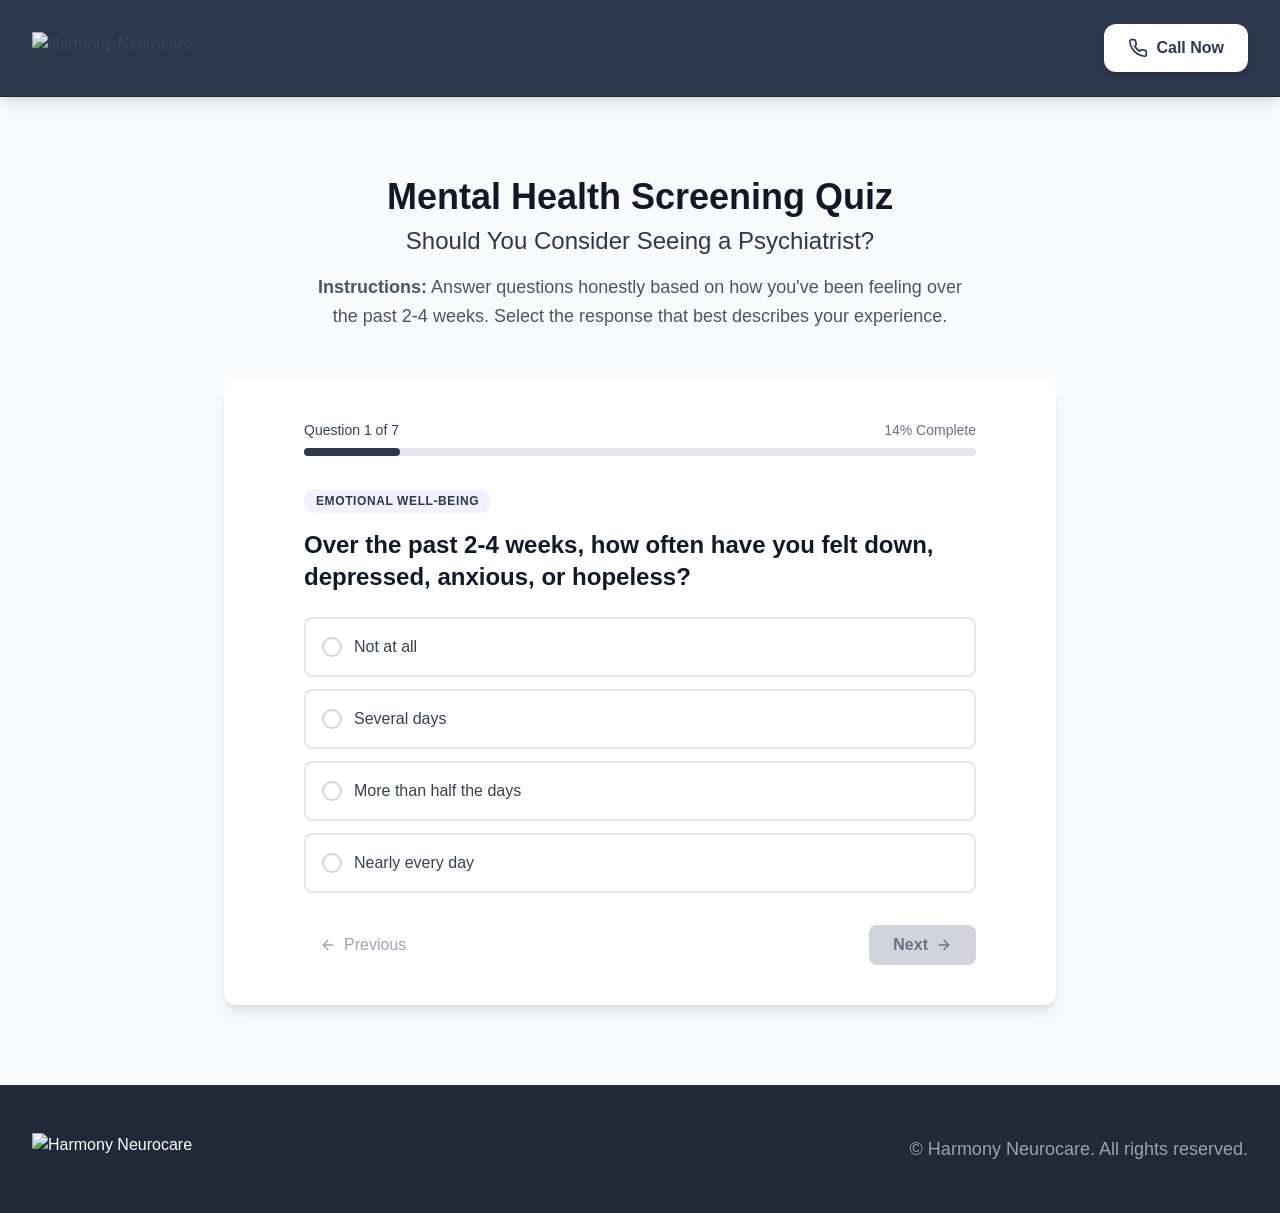
==== depression-quiz/index.html @ 4349b6c3 "depression-quiz" ====
<!doctype html>
<html lang="en">

<head>
  <meta charset="UTF-8" />
  <meta name="viewport" content="width=device-width, initial-scale=1.0" />
  <meta name="description"
    content="Professional depression screening quiz and mental health assessment tool by Harmony Neurocare." />
  <meta name="keywords"
    content="depression screening, mental health, TMS therapy, psychological assessment, mental wellness" />
  <meta name="author" content="Harmony Neurocare" />
  <meta name="robots" content="index, follow" />
  <meta name="language" content="English" />
  <meta name="revisit-after" content="7 days" />

  <!-- Favicon -->
  <link rel="icon" type="image/svg+xml" href="../harmony-light.png" />

  <!-- Preconnect -->
  <link rel="preconnect" href="https://fonts.googleapis.com" />
  <link rel="preconnect" href="https://fonts.gstatic.com" crossorigin />
  <link href="https://fonts.googleapis.com/css2?family=Inter:wght@400;500;600;700&display=swap" rel="stylesheet" />

  <title>Depression Screening Quiz - Harmony Neurocare</title>

  <!-- JSON-LD -->

  <script type="module" crossorigin src="/depression-quiz/assets/index-DgwoVYkB.js"></script>
  <link rel="stylesheet" crossorigin href="/depression-quiz/assets/index-DChYfBQ_.css">

  <!-- Google Tag Manager -->
  <script>(function (w, d, s, l, i) {
      w[l] = w[l] || []; w[l].push({
        'gtm.start':
          new Date().getTime(), event: 'gtm.js'
      }); var f = d.getElementsByTagName(s)[0],
        j = d.createElement(s), dl = l != 'dataLayer' ? '&l=' + l : ''; j.async = true; j.src =
          'https://www.googletagmanager.com/gtm.js?id=' + i + dl; f.parentNode.insertBefore(j, f);
    })(window, document, 'script', 'dataLayer', 'GTM-KN65M555');</script>
  <!-- End Google Tag Manager -->

</head>

<body>
  <!-- Google Tag Manager (noscript) -->
  <noscript><iframe src="https://www.googletagmanager.com/ns.html?id=GTM-KN65M555" height="0" width="0"
      style="display:none;visibility:hidden"></iframe></noscript>
  <!-- End Google Tag Manager (noscript) -->
  <div id="root"></div>
</body>

</html>
---- depression-quiz/assets/index-DChYfBQ_.css ----
.app-container{min-height:100vh;background-color:#f9fafb}html{scroll-behavior:smooth}button:focus,input:focus,textarea:focus{outline:2px solid #0d9488;outline-offset:2px}body{font-family:-apple-system,BlinkMacSystemFont,Segoe UI,Roboto,Helvetica Neue,Arial,sans-serif;line-height:1.6;color:#374151}.btn-primary{background-color:#0f766e;transition:all .2s ease-in-out}.btn-primary:hover{background-color:#134e4a;transform:translateY(-1px);box-shadow:0 4px 12px #0f766e4d}.btn-secondary{border:2px solid #0f766e;color:#0f766e;transition:all .2s ease-in-out}.btn-secondary:hover{background-color:#f0fdfa;transform:translateY(-1px)}.card-shadow{box-shadow:0 4px 6px -1px #0000001a,0 2px 4px -1px #0000000f}.card-shadow:hover{box-shadow:0 10px 15px -3px #0000001a,0 4px 6px -2px #0000000d}*,:before,:after{--tw-border-spacing-x: 0;--tw-border-spacing-y: 0;--tw-translate-x: 0;--tw-translate-y: 0;--tw-rotate: 0;--tw-skew-x: 0;--tw-skew-y: 0;--tw-scale-x: 1;--tw-scale-y: 1;--tw-pan-x: ;--tw-pan-y: ;--tw-pinch-zoom: ;--tw-scroll-snap-strictness: proximity;--tw-gradient-from-position: ;--tw-gradient-via-position: ;--tw-gradient-to-position: ;--tw-ordinal: ;--tw-slashed-zero: ;--tw-numeric-figure: ;--tw-numeric-spacing: ;--tw-numeric-fraction: ;--tw-ring-inset: ;--tw-ring-offset-width: 0px;--tw-ring-offset-color: #fff;--tw-ring-color: rgb(59 130 246 / .5);--tw-ring-offset-shadow: 0 0 #0000;--tw-ring-shadow: 0 0 #0000;--tw-shadow: 0 0 #0000;--tw-shadow-colored: 0 0 #0000;--tw-blur: ;--tw-brightness: ;--tw-contrast: ;--tw-grayscale: ;--tw-hue-rotate: ;--tw-invert: ;--tw-saturate: ;--tw-sepia: ;--tw-drop-shadow: ;--tw-backdrop-blur: ;--tw-backdrop-brightness: ;--tw-backdrop-contrast: ;--tw-backdrop-grayscale: ;--tw-backdrop-hue-rotate: ;--tw-backdrop-invert: ;--tw-backdrop-opacity: ;--tw-backdrop-saturate: ;--tw-backdrop-sepia: ;--tw-contain-size: ;--tw-contain-layout: ;--tw-contain-paint: ;--tw-contain-style: }::backdrop{--tw-border-spacing-x: 0;--tw-border-spacing-y: 0;--tw-translate-x: 0;--tw-translate-y: 0;--tw-rotate: 0;--tw-skew-x: 0;--tw-skew-y: 0;--tw-scale-x: 1;--tw-scale-y: 1;--tw-pan-x: ;--tw-pan-y: ;--tw-pinch-zoom: ;--tw-scroll-snap-strictness: proximity;--tw-gradient-from-position: ;--tw-gradient-via-position: ;--tw-gradient-to-position: ;--tw-ordinal: ;--tw-slashed-zero: ;--tw-numeric-figure: ;--tw-numeric-spacing: ;--tw-numeric-fraction: ;--tw-ring-inset: ;--tw-ring-offset-width: 0px;--tw-ring-offset-color: #fff;--tw-ring-color: rgb(59 130 246 / .5);--tw-ring-offset-shadow: 0 0 #0000;--tw-ring-shadow: 0 0 #0000;--tw-shadow: 0 0 #0000;--tw-shadow-colored: 0 0 #0000;--tw-blur: ;--tw-brightness: ;--tw-contrast: ;--tw-grayscale: ;--tw-hue-rotate: ;--tw-invert: ;--tw-saturate: ;--tw-sepia: ;--tw-drop-shadow: ;--tw-backdrop-blur: ;--tw-backdrop-brightness: ;--tw-backdrop-contrast: ;--tw-backdrop-grayscale: ;--tw-backdrop-hue-rotate: ;--tw-backdrop-invert: ;--tw-backdrop-opacity: ;--tw-backdrop-saturate: ;--tw-backdrop-sepia: ;--tw-contain-size: ;--tw-contain-layout: ;--tw-contain-paint: ;--tw-contain-style: }*,:before,:after{box-sizing:border-box;border-width:0;border-style:solid;border-color:#e5e7eb}:before,:after{--tw-content: ""}html,:host{line-height:1.5;-webkit-text-size-adjust:100%;-moz-tab-size:4;-o-tab-size:4;tab-size:4;font-family:-apple-system,BlinkMacSystemFont,Segoe UI,Roboto,Helvetica Neue,Arial,sans-serif;font-feature-settings:normal;font-variation-settings:normal;-webkit-tap-highlight-color:transparent}body{margin:0;line-height:inherit}hr{height:0;color:inherit;border-top-width:1px}abbr:where([title]){-webkit-text-decoration:underline dotted;text-decoration:underline dotted}h1,h2,h3,h4,h5,h6{font-size:inherit;font-weight:inherit}a{color:inherit;text-decoration:inherit}b,strong{font-weight:bolder}code,kbd,samp,pre{font-family:ui-monospace,SFMono-Regular,Menlo,Monaco,Consolas,Liberation Mono,Courier New,monospace;font-feature-settings:normal;font-variation-settings:normal;font-size:1em}small{font-size:80%}sub,sup{font-size:75%;line-height:0;position:relative;vertical-align:baseline}sub{bottom:-.25em}sup{top:-.5em}table{text-indent:0;border-color:inherit;border-collapse:collapse}button,input,optgroup,select,textarea{font-family:inherit;font-feature-settings:inherit;font-variation-settings:inherit;font-size:100%;font-weight:inherit;line-height:inherit;letter-spacing:inherit;color:inherit;margin:0;padding:0}button,select{text-transform:none}button,input:where([type=button]),input:where([type=reset]),input:where([type=submit]){-webkit-appearance:button;background-color:transparent;background-image:none}:-moz-focusring{outline:auto}:-moz-ui-invalid{box-shadow:none}progress{vertical-align:baseline}::-webkit-inner-spin-button,::-webkit-outer-spin-button{height:auto}[type=search]{-webkit-appearance:textfield;outline-offset:-2px}::-webkit-search-decoration{-webkit-appearance:none}::-webkit-file-upload-button{-webkit-appearance:button;font:inherit}summary{display:list-item}blockquote,dl,dd,h1,h2,h3,h4,h5,h6,hr,figure,p,pre{margin:0}fieldset{margin:0;padding:0}legend{padding:0}ol,ul,menu{list-style:none;margin:0;padding:0}dialog{padding:0}textarea{resize:vertical}input::-moz-placeholder,textarea::-moz-placeholder{opacity:1;color:#9ca3af}input::placeholder,textarea::placeholder{opacity:1;color:#9ca3af}button,[role=button]{cursor:pointer}:disabled{cursor:default}img,svg,video,canvas,audio,iframe,embed,object{display:block;vertical-align:middle}img,video{max-width:100%;height:auto}[hidden]:where(:not([hidden=until-found])){display:none}.relative{position:relative}.sticky{position:sticky}.top-0{top:0}.z-50{z-index:50}.mx-auto{margin-left:auto;margin-right:auto}.mb-1{margin-bottom:.25rem}.mb-2{margin-bottom:.5rem}.mb-3{margin-bottom:.75rem}.mb-4{margin-bottom:1rem}.mb-6{margin-bottom:1.5rem}.mb-8{margin-bottom:2rem}.ml-1{margin-left:.25rem}.ml-2{margin-left:.5rem}.ml-3{margin-left:.75rem}.ml-6{margin-left:1.5rem}.mr-1{margin-right:.25rem}.mr-2{margin-right:.5rem}.mr-3{margin-right:.75rem}.mt-1{margin-top:.25rem}.mt-2{margin-top:.5rem}.mt-3{margin-top:.75rem}.block{display:block}.inline-block{display:inline-block}.inline{display:inline}.flex{display:flex}.inline-flex{display:inline-flex}.grid{display:grid}.hidden{display:none}.h-16{height:4rem}.h-2{height:.5rem}.h-3{height:.75rem}.h-32{height:8rem}.h-4{height:1rem}.h-5{height:1.25rem}.h-6{height:1.5rem}.h-8{height:2rem}.max-h-20{max-height:5rem}.min-h-screen{min-height:100vh}.w-16{width:4rem}.w-3{width:.75rem}.w-32{width:8rem}.w-4{width:1rem}.w-5{width:1.25rem}.w-6{width:1.5rem}.w-fit{width:-moz-fit-content;width:fit-content}.w-full{width:100%}.max-w-2xl{max-width:42rem}.max-w-3xl{max-width:48rem}.max-w-4xl{max-width:56rem}.max-w-7xl{max-width:80rem}.max-w-md{max-width:28rem}.flex-shrink-0{flex-shrink:0}.transform{transform:translate(var(--tw-translate-x),var(--tw-translate-y)) rotate(var(--tw-rotate)) skew(var(--tw-skew-x)) skewY(var(--tw-skew-y)) scaleX(var(--tw-scale-x)) scaleY(var(--tw-scale-y))}.cursor-not-allowed{cursor:not-allowed}.cursor-pointer{cursor:pointer}.select-none{-webkit-user-select:none;-moz-user-select:none;user-select:none}.resize-none{resize:none}.grid-cols-1{grid-template-columns:repeat(1,minmax(0,1fr))}.flex-col{flex-direction:column}.place-items-center{place-items:center}.items-start{align-items:flex-start}.items-center{align-items:center}.justify-center{justify-content:center}.justify-between{justify-content:space-between}.gap-4{gap:1rem}.gap-8{gap:2rem}.space-x-2>:not([hidden])~:not([hidden]){--tw-space-x-reverse: 0;margin-right:calc(.5rem * var(--tw-space-x-reverse));margin-left:calc(.5rem * calc(1 - var(--tw-space-x-reverse)))}.space-y-3>:not([hidden])~:not([hidden]){--tw-space-y-reverse: 0;margin-top:calc(.75rem * calc(1 - var(--tw-space-y-reverse)));margin-bottom:calc(.75rem * var(--tw-space-y-reverse))}.space-y-4>:not([hidden])~:not([hidden]){--tw-space-y-reverse: 0;margin-top:calc(1rem * calc(1 - var(--tw-space-y-reverse)));margin-bottom:calc(1rem * var(--tw-space-y-reverse))}.space-y-5>:not([hidden])~:not([hidden]){--tw-space-y-reverse: 0;margin-top:calc(1.25rem * calc(1 - var(--tw-space-y-reverse)));margin-bottom:calc(1.25rem * var(--tw-space-y-reverse))}.overflow-hidden{overflow:hidden}.rounded{border-radius:.25rem}.rounded-2xl{border-radius:1rem}.rounded-full{border-radius:9999px}.rounded-lg{border-radius:.5rem}.rounded-xl{border-radius:.75rem}.border{border-width:1px}.border-2{border-width:2px}.border-4{border-width:4px}.border-b{border-bottom-width:1px}.border-\[\#1f2937\]{--tw-border-opacity: 1;border-color:rgb(31 41 55 / var(--tw-border-opacity, 1))}.border-\[\#2D384C\]{--tw-border-opacity: 1;border-color:rgb(45 56 76 / var(--tw-border-opacity, 1))}.border-\[\#BCA0FF\]{--tw-border-opacity: 1;border-color:rgb(188 160 255 / var(--tw-border-opacity, 1))}.border-\[\#a7f3d0\]{--tw-border-opacity: 1;border-color:rgb(167 243 208 / var(--tw-border-opacity, 1))}.border-gray-100{--tw-border-opacity: 1;border-color:rgb(243 244 246 / var(--tw-border-opacity, 1))}.border-gray-200{--tw-border-opacity: 1;border-color:rgb(229 231 235 / var(--tw-border-opacity, 1))}.border-gray-300{--tw-border-opacity: 1;border-color:rgb(209 213 219 / var(--tw-border-opacity, 1))}.border-green-200{--tw-border-opacity: 1;border-color:rgb(187 247 208 / var(--tw-border-opacity, 1))}.border-orange-200{--tw-border-opacity: 1;border-color:rgb(254 215 170 / var(--tw-border-opacity, 1))}.border-red-200{--tw-border-opacity: 1;border-color:rgb(254 202 202 / var(--tw-border-opacity, 1))}.border-white{--tw-border-opacity: 1;border-color:rgb(255 255 255 / var(--tw-border-opacity, 1))}.border-yellow-200{--tw-border-opacity: 1;border-color:rgb(254 240 138 / var(--tw-border-opacity, 1))}.bg-\[\#2D384C\]{--tw-bg-opacity: 1;background-color:rgb(45 56 76 / var(--tw-bg-opacity, 1))}.bg-\[\#ecfdf5\]{--tw-bg-opacity: 1;background-color:rgb(236 253 245 / var(--tw-bg-opacity, 1))}.bg-\[\#f3f0ff\]{--tw-bg-opacity: 1;background-color:rgb(243 240 255 / var(--tw-bg-opacity, 1))}.bg-gray-200{--tw-bg-opacity: 1;background-color:rgb(229 231 235 / var(--tw-bg-opacity, 1))}.bg-gray-300{--tw-bg-opacity: 1;background-color:rgb(209 213 219 / var(--tw-bg-opacity, 1))}.bg-gray-50{--tw-bg-opacity: 1;background-color:rgb(249 250 251 / var(--tw-bg-opacity, 1))}.bg-gray-800{--tw-bg-opacity: 1;background-color:rgb(31 41 55 / var(--tw-bg-opacity, 1))}.bg-green-50{--tw-bg-opacity: 1;background-color:rgb(240 253 244 / var(--tw-bg-opacity, 1))}.bg-orange-50{--tw-bg-opacity: 1;background-color:rgb(255 247 237 / var(--tw-bg-opacity, 1))}.bg-red-50{--tw-bg-opacity: 1;background-color:rgb(254 242 242 / var(--tw-bg-opacity, 1))}.bg-white{--tw-bg-opacity: 1;background-color:rgb(255 255 255 / var(--tw-bg-opacity, 1))}.bg-yellow-50{--tw-bg-opacity: 1;background-color:rgb(254 252 232 / var(--tw-bg-opacity, 1))}.bg-gradient-to-r{background-image:linear-gradient(to right,var(--tw-gradient-stops))}.from-blue-50{--tw-gradient-from: #eff6ff var(--tw-gradient-from-position);--tw-gradient-to: rgb(239 246 255 / 0) var(--tw-gradient-to-position);--tw-gradient-stops: var(--tw-gradient-from), var(--tw-gradient-to)}.to-blue-100{--tw-gradient-to: #dbeafe var(--tw-gradient-to-position)}.object-contain{-o-object-fit:contain;object-fit:contain}.object-cover{-o-object-fit:cover;object-fit:cover}.p-3{padding:.75rem}.p-4{padding:1rem}.p-6{padding:1.5rem}.p-8{padding:2rem}.px-3{padding-left:.75rem;padding-right:.75rem}.px-4{padding-left:1rem;padding-right:1rem}.px-6{padding-left:1.5rem;padding-right:1.5rem}.px-8{padding-left:2rem;padding-right:2rem}.py-1{padding-top:.25rem;padding-bottom:.25rem}.py-12{padding-top:3rem;padding-bottom:3rem}.py-2{padding-top:.5rem;padding-bottom:.5rem}.py-3{padding-top:.75rem;padding-bottom:.75rem}.py-4{padding-top:1rem;padding-bottom:1rem}.py-6{padding-top:1.5rem;padding-bottom:1.5rem}.py-8{padding-top:2rem;padding-bottom:2rem}.pt-2{padding-top:.5rem}.text-left{text-align:left}.text-center{text-align:center}.text-2xl{font-size:1.5rem;line-height:2rem}.text-3xl{font-size:1.875rem;line-height:2.25rem}.text-4xl{font-size:2.25rem;line-height:2.5rem}.text-base{font-size:1rem;line-height:1.5rem}.text-lg{font-size:1.125rem;line-height:1.75rem}.text-sm{font-size:.875rem;line-height:1.25rem}.text-xl{font-size:1.25rem;line-height:1.75rem}.text-xs{font-size:.75rem;line-height:1rem}.font-bold{font-weight:700}.font-medium{font-weight:500}.font-normal{font-weight:400}.font-semibold{font-weight:600}.uppercase{text-transform:uppercase}.leading-relaxed{line-height:1.625}.tracking-wide{letter-spacing:.025em}.tracking-wider{letter-spacing:.05em}.text-\[\#059669\]{--tw-text-opacity: 1;color:rgb(5 150 105 / var(--tw-text-opacity, 1))}.text-\[\#2D384C\]{--tw-text-opacity: 1;color:rgb(45 56 76 / var(--tw-text-opacity, 1))}.text-gray-400{--tw-text-opacity: 1;color:rgb(156 163 175 / var(--tw-text-opacity, 1))}.text-gray-500{--tw-text-opacity: 1;color:rgb(107 114 128 / var(--tw-text-opacity, 1))}.text-gray-600{--tw-text-opacity: 1;color:rgb(75 85 99 / var(--tw-text-opacity, 1))}.text-gray-700{--tw-text-opacity: 1;color:rgb(55 65 81 / var(--tw-text-opacity, 1))}.text-gray-800{--tw-text-opacity: 1;color:rgb(31 41 55 / var(--tw-text-opacity, 1))}.text-gray-900{--tw-text-opacity: 1;color:rgb(17 24 39 / var(--tw-text-opacity, 1))}.text-green-700{--tw-text-opacity: 1;color:rgb(21 128 61 / var(--tw-text-opacity, 1))}.text-orange-700{--tw-text-opacity: 1;color:rgb(194 65 12 / var(--tw-text-opacity, 1))}.text-red-500{--tw-text-opacity: 1;color:rgb(239 68 68 / var(--tw-text-opacity, 1))}.text-red-700{--tw-text-opacity: 1;color:rgb(185 28 28 / var(--tw-text-opacity, 1))}.text-white{--tw-text-opacity: 1;color:rgb(255 255 255 / var(--tw-text-opacity, 1))}.text-yellow-700{--tw-text-opacity: 1;color:rgb(161 98 7 / var(--tw-text-opacity, 1))}.shadow-lg{--tw-shadow: 0 10px 15px -3px rgb(0 0 0 / .1), 0 4px 6px -4px rgb(0 0 0 / .1);--tw-shadow-colored: 0 10px 15px -3px var(--tw-shadow-color), 0 4px 6px -4px var(--tw-shadow-color);box-shadow:var(--tw-ring-offset-shadow, 0 0 #0000),var(--tw-ring-shadow, 0 0 #0000),var(--tw-shadow)}.shadow-md{--tw-shadow: 0 4px 6px -1px rgb(0 0 0 / .1), 0 2px 4px -2px rgb(0 0 0 / .1);--tw-shadow-colored: 0 4px 6px -1px var(--tw-shadow-color), 0 2px 4px -2px var(--tw-shadow-color);box-shadow:var(--tw-ring-offset-shadow, 0 0 #0000),var(--tw-ring-shadow, 0 0 #0000),var(--tw-shadow)}.shadow-sm{--tw-shadow: 0 1px 2px 0 rgb(0 0 0 / .05);--tw-shadow-colored: 0 1px 2px 0 var(--tw-shadow-color);box-shadow:var(--tw-ring-offset-shadow, 0 0 #0000),var(--tw-ring-shadow, 0 0 #0000),var(--tw-shadow)}.transition-all{transition-property:all;transition-timing-function:cubic-bezier(.4,0,.2,1);transition-duration:.15s}.transition-colors{transition-property:color,background-color,border-color,text-decoration-color,fill,stroke;transition-timing-function:cubic-bezier(.4,0,.2,1);transition-duration:.15s}.transition-shadow{transition-property:box-shadow;transition-timing-function:cubic-bezier(.4,0,.2,1);transition-duration:.15s}.duration-200{transition-duration:.2s}.duration-300{transition-duration:.3s}.ease-out{transition-timing-function:cubic-bezier(0,0,.2,1)}*{margin:0;padding:0;box-sizing:border-box}body{font-family:-apple-system,BlinkMacSystemFont,Segoe UI,Roboto,Helvetica Neue,Arial,sans-serif;-webkit-font-smoothing:antialiased;-moz-osx-font-smoothing:grayscale}#root{width:100%;height:100%}.hover\:scale-105:hover{--tw-scale-x: 1.05;--tw-scale-y: 1.05;transform:translate(var(--tw-translate-x),var(--tw-translate-y)) rotate(var(--tw-rotate)) skew(var(--tw-skew-x)) skewY(var(--tw-skew-y)) scaleX(var(--tw-scale-x)) scaleY(var(--tw-scale-y))}.hover\:border-gray-300:hover{--tw-border-opacity: 1;border-color:rgb(209 213 219 / var(--tw-border-opacity, 1))}.hover\:bg-\[\#1f2937\]:hover{--tw-bg-opacity: 1;background-color:rgb(31 41 55 / var(--tw-bg-opacity, 1))}.hover\:bg-gray-100:hover{--tw-bg-opacity: 1;background-color:rgb(243 244 246 / var(--tw-bg-opacity, 1))}.hover\:bg-gray-50:hover{--tw-bg-opacity: 1;background-color:rgb(249 250 251 / var(--tw-bg-opacity, 1))}.hover\:shadow-lg:hover{--tw-shadow: 0 10px 15px -3px rgb(0 0 0 / .1), 0 4px 6px -4px rgb(0 0 0 / .1);--tw-shadow-colored: 0 10px 15px -3px var(--tw-shadow-color), 0 4px 6px -4px var(--tw-shadow-color);box-shadow:var(--tw-ring-offset-shadow, 0 0 #0000),var(--tw-ring-shadow, 0 0 #0000),var(--tw-shadow)}.hover\:shadow-xl:hover{--tw-shadow: 0 20px 25px -5px rgb(0 0 0 / .1), 0 8px 10px -6px rgb(0 0 0 / .1);--tw-shadow-colored: 0 20px 25px -5px var(--tw-shadow-color), 0 8px 10px -6px var(--tw-shadow-color);box-shadow:var(--tw-ring-offset-shadow, 0 0 #0000),var(--tw-ring-shadow, 0 0 #0000),var(--tw-shadow)}.focus\:border-\[\#2D384C\]:focus{--tw-border-opacity: 1;border-color:rgb(45 56 76 / var(--tw-border-opacity, 1))}.focus\:border-teal-500:focus{--tw-border-opacity: 1;border-color:rgb(20 184 166 / var(--tw-border-opacity, 1))}.focus\:ring-2:focus{--tw-ring-offset-shadow: var(--tw-ring-inset) 0 0 0 var(--tw-ring-offset-width) var(--tw-ring-offset-color);--tw-ring-shadow: var(--tw-ring-inset) 0 0 0 calc(2px + var(--tw-ring-offset-width)) var(--tw-ring-color);box-shadow:var(--tw-ring-offset-shadow),var(--tw-ring-shadow),var(--tw-shadow, 0 0 #0000)}.focus\:ring-\[\#BCA0FF\]:focus{--tw-ring-opacity: 1;--tw-ring-color: rgb(188 160 255 / var(--tw-ring-opacity, 1))}.focus\:ring-teal-500:focus{--tw-ring-opacity: 1;--tw-ring-color: rgb(20 184 166 / var(--tw-ring-opacity, 1))}.active\:scale-95:active{--tw-scale-x: .95;--tw-scale-y: .95;transform:translate(var(--tw-translate-x),var(--tw-translate-y)) rotate(var(--tw-rotate)) skew(var(--tw-skew-x)) skewY(var(--tw-skew-y)) scaleX(var(--tw-scale-x)) scaleY(var(--tw-scale-y))}@media (min-width: 640px){.sm\:col-span-2{grid-column:span 2 / span 2}.sm\:mb-12{margin-bottom:3rem}.sm\:inline{display:inline}.sm\:hidden{display:none}.sm\:grid-cols-2{grid-template-columns:repeat(2,minmax(0,1fr))}.sm\:space-x-3>:not([hidden])~:not([hidden]){--tw-space-x-reverse: 0;margin-right:calc(.75rem * var(--tw-space-x-reverse));margin-left:calc(.75rem * calc(1 - var(--tw-space-x-reverse)))}.sm\:p-8{padding:2rem}.sm\:px-6{padding-left:1.5rem;padding-right:1.5rem}.sm\:py-16{padding-top:4rem;padding-bottom:4rem}.sm\:text-2xl{font-size:1.5rem;line-height:2rem}.sm\:text-3xl{font-size:1.875rem;line-height:2.25rem}.sm\:text-4xl{font-size:2.25rem;line-height:2.5rem}.sm\:text-base{font-size:1rem;line-height:1.5rem}}@media (min-width: 768px){.md\:h-16{height:4rem}.md\:h-20{height:5rem}.md\:h-5{height:1.25rem}.md\:w-5{width:1.25rem}.md\:px-5{padding-left:1.25rem;padding-right:1.25rem}.md\:py-2\.5{padding-top:.625rem;padding-bottom:.625rem}}@media (min-width: 1024px){.lg\:h-24{height:6rem}.lg\:h-8{height:2rem}.lg\:grid-cols-3{grid-template-columns:repeat(3,minmax(0,1fr))}.lg\:flex-row{flex-direction:row}.lg\:gap-16{gap:4rem}.lg\:p-10{padding:2.5rem}.lg\:px-6{padding-left:1.5rem;padding-right:1.5rem}.lg\:px-8{padding-left:2rem;padding-right:2rem}.lg\:py-20{padding-top:5rem;padding-bottom:5rem}.lg\:py-3{padding-top:.75rem;padding-bottom:.75rem}.lg\:text-right{text-align:right}}
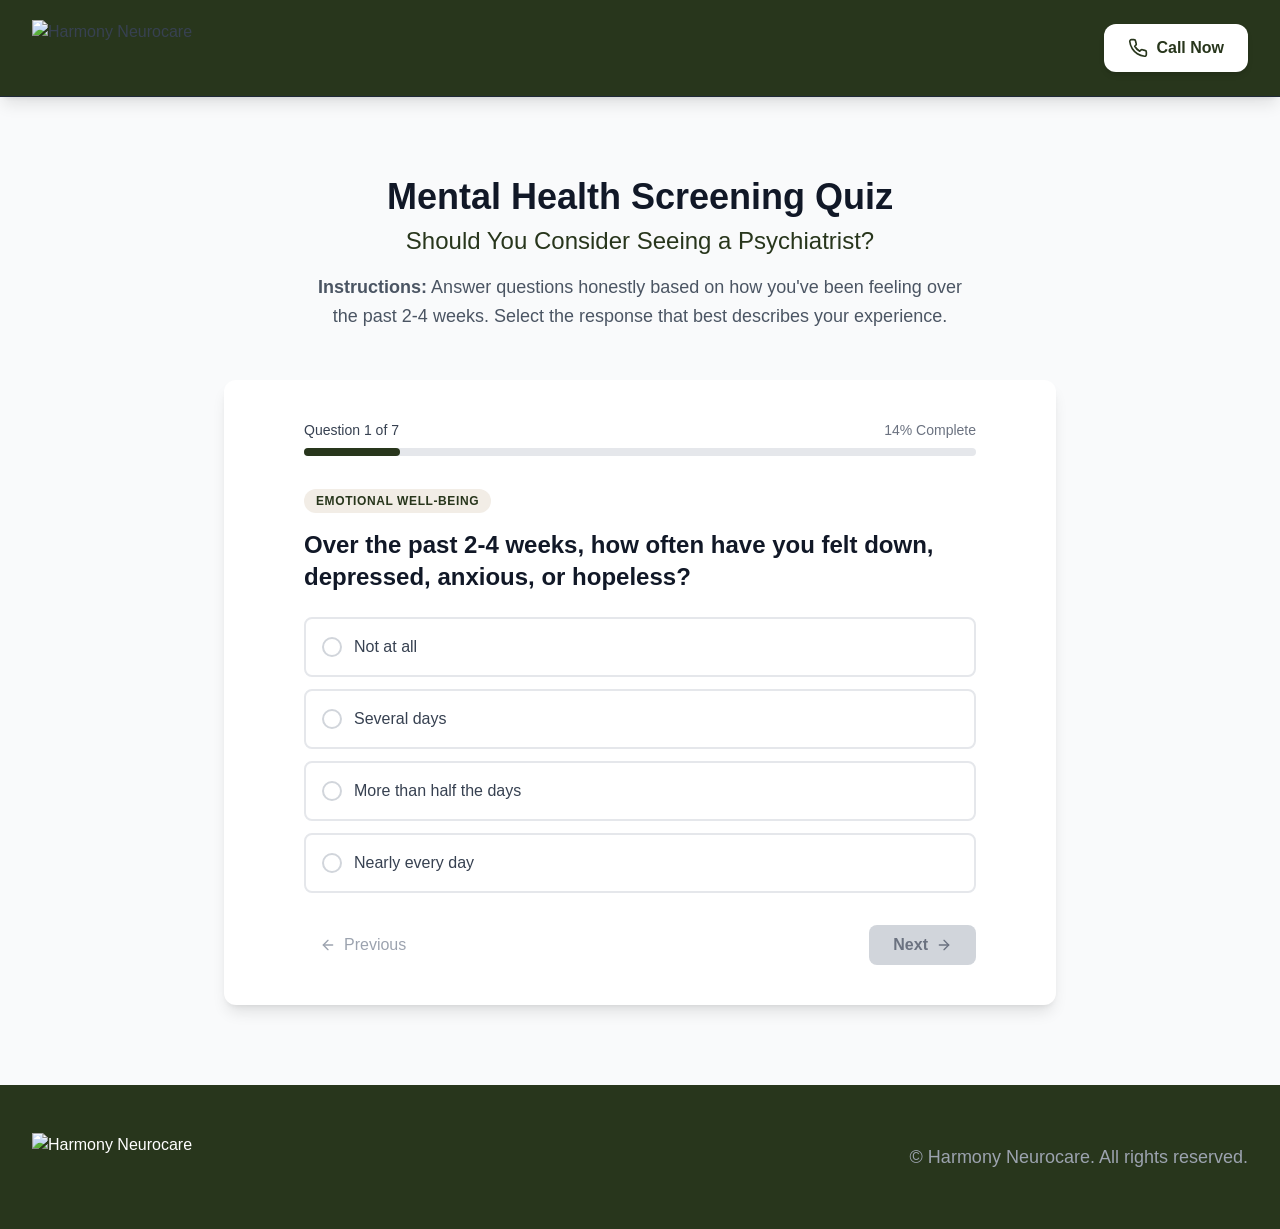
==== commit 94608cb6: "changes done" ====
--- a/depression-quiz/index.html
+++ b/depression-quiz/index.html
@@ -13,8 +13,14 @@
   <meta name="language" content="English" />
   <meta name="revisit-after" content="7 days" />
 
+
+  <!-- Canonical -->
+  <link rel="canonical" href="https://example.com" />
+
   <!-- Favicon -->
-  <link rel="icon" type="image/svg+xml" href="../harmony-light.png" />
+  <link rel="icon" type="image/svg+xml" href="logo.png" />
+  <link rel="manifest" href="/manifest.json" />
+
 
   <!-- Preconnect -->
   <link rel="preconnect" href="https://fonts.googleapis.com" />
@@ -22,11 +28,6 @@
   <link href="https://fonts.googleapis.com/css2?family=Inter:wght@400;500;600;700&display=swap" rel="stylesheet" />
 
   <title>Depression Screening Quiz - Harmony Neurocare</title>
-
-  <!-- JSON-LD -->
-
-  <script type="module" crossorigin src="/depression-quiz/assets/index-DgwoVYkB.js"></script>
-  <link rel="stylesheet" crossorigin href="/depression-quiz/assets/index-DChYfBQ_.css">
 
   <!-- Google Tag Manager -->
   <script>(function (w, d, s, l, i) {
@@ -39,13 +40,15 @@
     })(window, document, 'script', 'dataLayer', 'GTM-KN65M555');</script>
   <!-- End Google Tag Manager -->
 
+  <script type="module" crossorigin src="/depression-quiz/assets/index-BKRpJRbx.js"></script>
+  <link rel="stylesheet" crossorigin href="/depression-quiz/assets/index-DlAd1aW4.css">
 </head>
 
 <body>
   <!-- Google Tag Manager (noscript) -->
   <noscript><iframe src="https://www.googletagmanager.com/ns.html?id=GTM-KN65M555" height="0" width="0"
       style="display:none;visibility:hidden"></iframe></noscript>
-  <!-- End Google Tag Manager (noscript) -->
+  <!-- End Google Tag Manager (noscript) -->
   <div id="root"></div>
 </body>
 
--- a/depression-quiz/assets/index-DlAd1aW4.css
+++ b/depression-quiz/assets/index-DlAd1aW4.css
@@ -0,0 +1 @@
+.app-container{min-height:100vh;background-color:#f9fafb}html{scroll-behavior:smooth}button:focus,input:focus,textarea:focus{outline:2px solid #0d9488;outline-offset:2px}body{font-family:-apple-system,BlinkMacSystemFont,Segoe UI,Roboto,Helvetica Neue,Arial,sans-serif;line-height:1.6;color:#374151}.btn-primary{background-color:#0f766e;transition:all .2s ease-in-out}.btn-primary:hover{background-color:#134e4a;transform:translateY(-1px);box-shadow:0 4px 12px #0f766e4d}.btn-secondary{border:2px solid #0f766e;color:#0f766e;transition:all .2s ease-in-out}.btn-secondary:hover{background-color:#f0fdfa;transform:translateY(-1px)}.card-shadow{box-shadow:0 4px 6px -1px #0000001a,0 2px 4px -1px #0000000f}.card-shadow:hover{box-shadow:0 10px 15px -3px #0000001a,0 4px 6px -2px #0000000d}*,:before,:after{--tw-border-spacing-x: 0;--tw-border-spacing-y: 0;--tw-translate-x: 0;--tw-translate-y: 0;--tw-rotate: 0;--tw-skew-x: 0;--tw-skew-y: 0;--tw-scale-x: 1;--tw-scale-y: 1;--tw-pan-x: ;--tw-pan-y: ;--tw-pinch-zoom: ;--tw-scroll-snap-strictness: proximity;--tw-gradient-from-position: ;--tw-gradient-via-position: ;--tw-gradient-to-position: ;--tw-ordinal: ;--tw-slashed-zero: ;--tw-numeric-figure: ;--tw-numeric-spacing: ;--tw-numeric-fraction: ;--tw-ring-inset: ;--tw-ring-offset-width: 0px;--tw-ring-offset-color: #fff;--tw-ring-color: rgb(59 130 246 / .5);--tw-ring-offset-shadow: 0 0 #0000;--tw-ring-shadow: 0 0 #0000;--tw-shadow: 0 0 #0000;--tw-shadow-colored: 0 0 #0000;--tw-blur: ;--tw-brightness: ;--tw-contrast: ;--tw-grayscale: ;--tw-hue-rotate: ;--tw-invert: ;--tw-saturate: ;--tw-sepia: ;--tw-drop-shadow: ;--tw-backdrop-blur: ;--tw-backdrop-brightness: ;--tw-backdrop-contrast: ;--tw-backdrop-grayscale: ;--tw-backdrop-hue-rotate: ;--tw-backdrop-invert: ;--tw-backdrop-opacity: ;--tw-backdrop-saturate: ;--tw-backdrop-sepia: ;--tw-contain-size: ;--tw-contain-layout: ;--tw-contain-paint: ;--tw-contain-style: }::backdrop{--tw-border-spacing-x: 0;--tw-border-spacing-y: 0;--tw-translate-x: 0;--tw-translate-y: 0;--tw-rotate: 0;--tw-skew-x: 0;--tw-skew-y: 0;--tw-scale-x: 1;--tw-scale-y: 1;--tw-pan-x: ;--tw-pan-y: ;--tw-pinch-zoom: ;--tw-scroll-snap-strictness: proximity;--tw-gradient-from-position: ;--tw-gradient-via-position: ;--tw-gradient-to-position: ;--tw-ordinal: ;--tw-slashed-zero: ;--tw-numeric-figure: ;--tw-numeric-spacing: ;--tw-numeric-fraction: ;--tw-ring-inset: ;--tw-ring-offset-width: 0px;--tw-ring-offset-color: #fff;--tw-ring-color: rgb(59 130 246 / .5);--tw-ring-offset-shadow: 0 0 #0000;--tw-ring-shadow: 0 0 #0000;--tw-shadow: 0 0 #0000;--tw-shadow-colored: 0 0 #0000;--tw-blur: ;--tw-brightness: ;--tw-contrast: ;--tw-grayscale: ;--tw-hue-rotate: ;--tw-invert: ;--tw-saturate: ;--tw-sepia: ;--tw-drop-shadow: ;--tw-backdrop-blur: ;--tw-backdrop-brightness: ;--tw-backdrop-contrast: ;--tw-backdrop-grayscale: ;--tw-backdrop-hue-rotate: ;--tw-backdrop-invert: ;--tw-backdrop-opacity: ;--tw-backdrop-saturate: ;--tw-backdrop-sepia: ;--tw-contain-size: ;--tw-contain-layout: ;--tw-contain-paint: ;--tw-contain-style: }*,:before,:after{box-sizing:border-box;border-width:0;border-style:solid;border-color:#e5e7eb}:before,:after{--tw-content: ""}html,:host{line-height:1.5;-webkit-text-size-adjust:100%;-moz-tab-size:4;-o-tab-size:4;tab-size:4;font-family:-apple-system,BlinkMacSystemFont,Segoe UI,Roboto,Helvetica Neue,Arial,sans-serif;font-feature-settings:normal;font-variation-settings:normal;-webkit-tap-highlight-color:transparent}body{margin:0;line-height:inherit}hr{height:0;color:inherit;border-top-width:1px}abbr:where([title]){-webkit-text-decoration:underline dotted;text-decoration:underline dotted}h1,h2,h3,h4,h5,h6{font-size:inherit;font-weight:inherit}a{color:inherit;text-decoration:inherit}b,strong{font-weight:bolder}code,kbd,samp,pre{font-family:ui-monospace,SFMono-Regular,Menlo,Monaco,Consolas,Liberation Mono,Courier New,monospace;font-feature-settings:normal;font-variation-settings:normal;font-size:1em}small{font-size:80%}sub,sup{font-size:75%;line-height:0;position:relative;vertical-align:baseline}sub{bottom:-.25em}sup{top:-.5em}table{text-indent:0;border-color:inherit;border-collapse:collapse}button,input,optgroup,select,textarea{font-family:inherit;font-feature-settings:inherit;font-variation-settings:inherit;font-size:100%;font-weight:inherit;line-height:inherit;letter-spacing:inherit;color:inherit;margin:0;padding:0}button,select{text-transform:none}button,input:where([type=button]),input:where([type=reset]),input:where([type=submit]){-webkit-appearance:button;background-color:transparent;background-image:none}:-moz-focusring{outline:auto}:-moz-ui-invalid{box-shadow:none}progress{vertical-align:baseline}::-webkit-inner-spin-button,::-webkit-outer-spin-button{height:auto}[type=search]{-webkit-appearance:textfield;outline-offset:-2px}::-webkit-search-decoration{-webkit-appearance:none}::-webkit-file-upload-button{-webkit-appearance:button;font:inherit}summary{display:list-item}blockquote,dl,dd,h1,h2,h3,h4,h5,h6,hr,figure,p,pre{margin:0}fieldset{margin:0;padding:0}legend{padding:0}ol,ul,menu{list-style:none;margin:0;padding:0}dialog{padding:0}textarea{resize:vertical}input::-moz-placeholder,textarea::-moz-placeholder{opacity:1;color:#9ca3af}input::placeholder,textarea::placeholder{opacity:1;color:#9ca3af}button,[role=button]{cursor:pointer}:disabled{cursor:default}img,svg,video,canvas,audio,iframe,embed,object{display:block;vertical-align:middle}img,video{max-width:100%;height:auto}[hidden]:where(:not([hidden=until-found])){display:none}.relative{position:relative}.sticky{position:sticky}.top-0{top:0}.z-50{z-index:50}.mx-auto{margin-left:auto;margin-right:auto}.mb-1{margin-bottom:.25rem}.mb-2{margin-bottom:.5rem}.mb-3{margin-bottom:.75rem}.mb-4{margin-bottom:1rem}.mb-6{margin-bottom:1.5rem}.mb-8{margin-bottom:2rem}.ml-1{margin-left:.25rem}.ml-2{margin-left:.5rem}.ml-3{margin-left:.75rem}.ml-6{margin-left:1.5rem}.mr-1{margin-right:.25rem}.mr-2{margin-right:.5rem}.mr-3{margin-right:.75rem}.mt-1{margin-top:.25rem}.mt-2{margin-top:.5rem}.mt-3{margin-top:.75rem}.block{display:block}.inline-block{display:inline-block}.inline{display:inline}.flex{display:flex}.inline-flex{display:inline-flex}.grid{display:grid}.hidden{display:none}.h-10{height:2.5rem}.h-12{height:3rem}.h-16{height:4rem}.h-2{height:.5rem}.h-3{height:.75rem}.h-32{height:8rem}.h-4{height:1rem}.h-5{height:1.25rem}.h-6{height:1.5rem}.max-h-24{max-height:6rem}.min-h-screen{min-height:100vh}.w-16{width:4rem}.w-3{width:.75rem}.w-32{width:8rem}.w-4{width:1rem}.w-5{width:1.25rem}.w-6{width:1.5rem}.w-fit{width:-moz-fit-content;width:fit-content}.w-full{width:100%}.max-w-2xl{max-width:42rem}.max-w-3xl{max-width:48rem}.max-w-4xl{max-width:56rem}.max-w-7xl{max-width:80rem}.max-w-md{max-width:28rem}.flex-shrink-0{flex-shrink:0}.transform{transform:translate(var(--tw-translate-x),var(--tw-translate-y)) rotate(var(--tw-rotate)) skew(var(--tw-skew-x)) skewY(var(--tw-skew-y)) scaleX(var(--tw-scale-x)) scaleY(var(--tw-scale-y))}.cursor-not-allowed{cursor:not-allowed}.cursor-pointer{cursor:pointer}.select-none{-webkit-user-select:none;-moz-user-select:none;user-select:none}.resize-none{resize:none}.grid-cols-1{grid-template-columns:repeat(1,minmax(0,1fr))}.flex-col{flex-direction:column}.place-items-center{place-items:center}.items-start{align-items:flex-start}.items-center{align-items:center}.justify-center{justify-content:center}.justify-between{justify-content:space-between}.gap-4{gap:1rem}.gap-8{gap:2rem}.space-x-2>:not([hidden])~:not([hidden]){--tw-space-x-reverse: 0;margin-right:calc(.5rem * var(--tw-space-x-reverse));margin-left:calc(.5rem * calc(1 - var(--tw-space-x-reverse)))}.space-y-3>:not([hidden])~:not([hidden]){--tw-space-y-reverse: 0;margin-top:calc(.75rem * calc(1 - var(--tw-space-y-reverse)));margin-bottom:calc(.75rem * var(--tw-space-y-reverse))}.space-y-4>:not([hidden])~:not([hidden]){--tw-space-y-reverse: 0;margin-top:calc(1rem * calc(1 - var(--tw-space-y-reverse)));margin-bottom:calc(1rem * var(--tw-space-y-reverse))}.space-y-5>:not([hidden])~:not([hidden]){--tw-space-y-reverse: 0;margin-top:calc(1.25rem * calc(1 - var(--tw-space-y-reverse)));margin-bottom:calc(1.25rem * var(--tw-space-y-reverse))}.overflow-hidden{overflow:hidden}.rounded{border-radius:.25rem}.rounded-2xl{border-radius:1rem}.rounded-full{border-radius:9999px}.rounded-lg{border-radius:.5rem}.rounded-xl{border-radius:.75rem}.border{border-width:1px}.border-2{border-width:2px}.border-4{border-width:4px}.border-b{border-bottom-width:1px}.border-\[\#1f2937\]{--tw-border-opacity: 1;border-color:rgb(31 41 55 / var(--tw-border-opacity, 1))}.border-\[\#28361C\]{--tw-border-opacity: 1;border-color:rgb(40 54 28 / var(--tw-border-opacity, 1))}.border-\[\#28361C\]\/20{border-color:#28361c33}.border-\[\#a7f3d0\]{--tw-border-opacity: 1;border-color:rgb(167 243 208 / var(--tw-border-opacity, 1))}.border-gray-100{--tw-border-opacity: 1;border-color:rgb(243 244 246 / var(--tw-border-opacity, 1))}.border-gray-200{--tw-border-opacity: 1;border-color:rgb(229 231 235 / var(--tw-border-opacity, 1))}.border-gray-300{--tw-border-opacity: 1;border-color:rgb(209 213 219 / var(--tw-border-opacity, 1))}.border-green-200{--tw-border-opacity: 1;border-color:rgb(187 247 208 / var(--tw-border-opacity, 1))}.border-orange-200{--tw-border-opacity: 1;border-color:rgb(254 215 170 / var(--tw-border-opacity, 1))}.border-red-200{--tw-border-opacity: 1;border-color:rgb(254 202 202 / var(--tw-border-opacity, 1))}.border-white{--tw-border-opacity: 1;border-color:rgb(255 255 255 / var(--tw-border-opacity, 1))}.border-yellow-200{--tw-border-opacity: 1;border-color:rgb(254 240 138 / var(--tw-border-opacity, 1))}.bg-\[\#28361C\]{--tw-bg-opacity: 1;background-color:rgb(40 54 28 / var(--tw-bg-opacity, 1))}.bg-\[\#F2EDE6\]{--tw-bg-opacity: 1;background-color:rgb(242 237 230 / var(--tw-bg-opacity, 1))}.bg-\[\#ecfdf5\]{--tw-bg-opacity: 1;background-color:rgb(236 253 245 / var(--tw-bg-opacity, 1))}.bg-gray-200{--tw-bg-opacity: 1;background-color:rgb(229 231 235 / var(--tw-bg-opacity, 1))}.bg-gray-300{--tw-bg-opacity: 1;background-color:rgb(209 213 219 / var(--tw-bg-opacity, 1))}.bg-gray-50{--tw-bg-opacity: 1;background-color:rgb(249 250 251 / var(--tw-bg-opacity, 1))}.bg-green-50{--tw-bg-opacity: 1;background-color:rgb(240 253 244 / var(--tw-bg-opacity, 1))}.bg-orange-50{--tw-bg-opacity: 1;background-color:rgb(255 247 237 / var(--tw-bg-opacity, 1))}.bg-red-50{--tw-bg-opacity: 1;background-color:rgb(254 242 242 / var(--tw-bg-opacity, 1))}.bg-white{--tw-bg-opacity: 1;background-color:rgb(255 255 255 / var(--tw-bg-opacity, 1))}.bg-yellow-50{--tw-bg-opacity: 1;background-color:rgb(254 252 232 / var(--tw-bg-opacity, 1))}.bg-gradient-to-r{background-image:linear-gradient(to right,var(--tw-gradient-stops))}.from-blue-50{--tw-gradient-from: #eff6ff var(--tw-gradient-from-position);--tw-gradient-to: rgb(239 246 255 / 0) var(--tw-gradient-to-position);--tw-gradient-stops: var(--tw-gradient-from), var(--tw-gradient-to)}.to-blue-100{--tw-gradient-to: #dbeafe var(--tw-gradient-to-position)}.object-contain{-o-object-fit:contain;object-fit:contain}.object-cover{-o-object-fit:cover;object-fit:cover}.p-3{padding:.75rem}.p-4{padding:1rem}.p-6{padding:1.5rem}.p-8{padding:2rem}.px-3{padding-left:.75rem;padding-right:.75rem}.px-4{padding-left:1rem;padding-right:1rem}.px-6{padding-left:1.5rem;padding-right:1.5rem}.px-8{padding-left:2rem;padding-right:2rem}.py-1{padding-top:.25rem;padding-bottom:.25rem}.py-12{padding-top:3rem;padding-bottom:3rem}.py-2{padding-top:.5rem;padding-bottom:.5rem}.py-3{padding-top:.75rem;padding-bottom:.75rem}.py-4{padding-top:1rem;padding-bottom:1rem}.py-6{padding-top:1.5rem;padding-bottom:1.5rem}.py-8{padding-top:2rem;padding-bottom:2rem}.pt-2{padding-top:.5rem}.text-left{text-align:left}.text-center{text-align:center}.text-2xl{font-size:1.5rem;line-height:2rem}.text-3xl{font-size:1.875rem;line-height:2.25rem}.text-4xl{font-size:2.25rem;line-height:2.5rem}.text-base{font-size:1rem;line-height:1.5rem}.text-lg{font-size:1.125rem;line-height:1.75rem}.text-sm{font-size:.875rem;line-height:1.25rem}.text-xl{font-size:1.25rem;line-height:1.75rem}.text-xs{font-size:.75rem;line-height:1rem}.font-bold{font-weight:700}.font-medium{font-weight:500}.font-normal{font-weight:400}.font-semibold{font-weight:600}.uppercase{text-transform:uppercase}.leading-relaxed{line-height:1.625}.tracking-wide{letter-spacing:.025em}.tracking-wider{letter-spacing:.05em}.text-\[\#059669\]{--tw-text-opacity: 1;color:rgb(5 150 105 / var(--tw-text-opacity, 1))}.text-\[\#28361C\]{--tw-text-opacity: 1;color:rgb(40 54 28 / var(--tw-text-opacity, 1))}.text-gray-400{--tw-text-opacity: 1;color:rgb(156 163 175 / var(--tw-text-opacity, 1))}.text-gray-500{--tw-text-opacity: 1;color:rgb(107 114 128 / var(--tw-text-opacity, 1))}.text-gray-600{--tw-text-opacity: 1;color:rgb(75 85 99 / var(--tw-text-opacity, 1))}.text-gray-700{--tw-text-opacity: 1;color:rgb(55 65 81 / var(--tw-text-opacity, 1))}.text-gray-800{--tw-text-opacity: 1;color:rgb(31 41 55 / var(--tw-text-opacity, 1))}.text-gray-900{--tw-text-opacity: 1;color:rgb(17 24 39 / var(--tw-text-opacity, 1))}.text-green-700{--tw-text-opacity: 1;color:rgb(21 128 61 / var(--tw-text-opacity, 1))}.text-orange-700{--tw-text-opacity: 1;color:rgb(194 65 12 / var(--tw-text-opacity, 1))}.text-red-500{--tw-text-opacity: 1;color:rgb(239 68 68 / var(--tw-text-opacity, 1))}.text-red-700{--tw-text-opacity: 1;color:rgb(185 28 28 / var(--tw-text-opacity, 1))}.text-white{--tw-text-opacity: 1;color:rgb(255 255 255 / var(--tw-text-opacity, 1))}.text-yellow-700{--tw-text-opacity: 1;color:rgb(161 98 7 / var(--tw-text-opacity, 1))}.shadow-lg{--tw-shadow: 0 10px 15px -3px rgb(0 0 0 / .1), 0 4px 6px -4px rgb(0 0 0 / .1);--tw-shadow-colored: 0 10px 15px -3px var(--tw-shadow-color), 0 4px 6px -4px var(--tw-shadow-color);box-shadow:var(--tw-ring-offset-shadow, 0 0 #0000),var(--tw-ring-shadow, 0 0 #0000),var(--tw-shadow)}.shadow-md{--tw-shadow: 0 4px 6px -1px rgb(0 0 0 / .1), 0 2px 4px -2px rgb(0 0 0 / .1);--tw-shadow-colored: 0 4px 6px -1px var(--tw-shadow-color), 0 2px 4px -2px var(--tw-shadow-color);box-shadow:var(--tw-ring-offset-shadow, 0 0 #0000),var(--tw-ring-shadow, 0 0 #0000),var(--tw-shadow)}.shadow-sm{--tw-shadow: 0 1px 2px 0 rgb(0 0 0 / .05);--tw-shadow-colored: 0 1px 2px 0 var(--tw-shadow-color);box-shadow:var(--tw-ring-offset-shadow, 0 0 #0000),var(--tw-ring-shadow, 0 0 #0000),var(--tw-shadow)}.transition-all{transition-property:all;transition-timing-function:cubic-bezier(.4,0,.2,1);transition-duration:.15s}.transition-colors{transition-property:color,background-color,border-color,text-decoration-color,fill,stroke;transition-timing-function:cubic-bezier(.4,0,.2,1);transition-duration:.15s}.transition-shadow{transition-property:box-shadow;transition-timing-function:cubic-bezier(.4,0,.2,1);transition-duration:.15s}.duration-200{transition-duration:.2s}.duration-300{transition-duration:.3s}.ease-out{transition-timing-function:cubic-bezier(0,0,.2,1)}*{margin:0;padding:0;box-sizing:border-box}body{font-family:-apple-system,BlinkMacSystemFont,Segoe UI,Roboto,Helvetica Neue,Arial,sans-serif;-webkit-font-smoothing:antialiased;-moz-osx-font-smoothing:grayscale}#root{width:100%;height:100%}.hover\:scale-105:hover{--tw-scale-x: 1.05;--tw-scale-y: 1.05;transform:translate(var(--tw-translate-x),var(--tw-translate-y)) rotate(var(--tw-rotate)) skew(var(--tw-skew-x)) skewY(var(--tw-skew-y)) scaleX(var(--tw-scale-x)) scaleY(var(--tw-scale-y))}.hover\:border-gray-300:hover{--tw-border-opacity: 1;border-color:rgb(209 213 219 / var(--tw-border-opacity, 1))}.hover\:bg-\[\#1f2915\]:hover{--tw-bg-opacity: 1;background-color:rgb(31 41 21 / var(--tw-bg-opacity, 1))}.hover\:bg-gray-100:hover{--tw-bg-opacity: 1;background-color:rgb(243 244 246 / var(--tw-bg-opacity, 1))}.hover\:bg-gray-50:hover{--tw-bg-opacity: 1;background-color:rgb(249 250 251 / var(--tw-bg-opacity, 1))}.hover\:shadow-lg:hover{--tw-shadow: 0 10px 15px -3px rgb(0 0 0 / .1), 0 4px 6px -4px rgb(0 0 0 / .1);--tw-shadow-colored: 0 10px 15px -3px var(--tw-shadow-color), 0 4px 6px -4px var(--tw-shadow-color);box-shadow:var(--tw-ring-offset-shadow, 0 0 #0000),var(--tw-ring-shadow, 0 0 #0000),var(--tw-shadow)}.hover\:shadow-xl:hover{--tw-shadow: 0 20px 25px -5px rgb(0 0 0 / .1), 0 8px 10px -6px rgb(0 0 0 / .1);--tw-shadow-colored: 0 20px 25px -5px var(--tw-shadow-color), 0 8px 10px -6px var(--tw-shadow-color);box-shadow:var(--tw-ring-offset-shadow, 0 0 #0000),var(--tw-ring-shadow, 0 0 #0000),var(--tw-shadow)}.focus\:border-\[\#28361C\]:focus{--tw-border-opacity: 1;border-color:rgb(40 54 28 / var(--tw-border-opacity, 1))}.focus\:border-teal-500:focus{--tw-border-opacity: 1;border-color:rgb(20 184 166 / var(--tw-border-opacity, 1))}.focus\:ring-2:focus{--tw-ring-offset-shadow: var(--tw-ring-inset) 0 0 0 var(--tw-ring-offset-width) var(--tw-ring-offset-color);--tw-ring-shadow: var(--tw-ring-inset) 0 0 0 calc(2px + var(--tw-ring-offset-width)) var(--tw-ring-color);box-shadow:var(--tw-ring-offset-shadow),var(--tw-ring-shadow),var(--tw-shadow, 0 0 #0000)}.focus\:ring-\[\#F2EDE6\]:focus{--tw-ring-opacity: 1;--tw-ring-color: rgb(242 237 230 / var(--tw-ring-opacity, 1))}.focus\:ring-teal-500:focus{--tw-ring-opacity: 1;--tw-ring-color: rgb(20 184 166 / var(--tw-ring-opacity, 1))}.active\:scale-95:active{--tw-scale-x: .95;--tw-scale-y: .95;transform:translate(var(--tw-translate-x),var(--tw-translate-y)) rotate(var(--tw-rotate)) skew(var(--tw-skew-x)) skewY(var(--tw-skew-y)) scaleX(var(--tw-scale-x)) scaleY(var(--tw-scale-y))}@media (min-width: 640px){.sm\:col-span-2{grid-column:span 2 / span 2}.sm\:mb-12{margin-bottom:3rem}.sm\:inline{display:inline}.sm\:hidden{display:none}.sm\:grid-cols-2{grid-template-columns:repeat(2,minmax(0,1fr))}.sm\:space-x-3>:not([hidden])~:not([hidden]){--tw-space-x-reverse: 0;margin-right:calc(.75rem * var(--tw-space-x-reverse));margin-left:calc(.75rem * calc(1 - var(--tw-space-x-reverse)))}.sm\:p-8{padding:2rem}.sm\:px-6{padding-left:1.5rem;padding-right:1.5rem}.sm\:py-16{padding-top:4rem;padding-bottom:4rem}.sm\:text-2xl{font-size:1.5rem;line-height:2rem}.sm\:text-3xl{font-size:1.875rem;line-height:2.25rem}.sm\:text-4xl{font-size:2.25rem;line-height:2.5rem}.sm\:text-base{font-size:1rem;line-height:1.5rem}}@media (min-width: 768px){.md\:h-16{height:4rem}.md\:h-20{height:5rem}.md\:h-5{height:1.25rem}.md\:w-5{width:1.25rem}.md\:px-5{padding-left:1.25rem;padding-right:1.25rem}.md\:py-2\.5{padding-top:.625rem;padding-bottom:.625rem}}@media (min-width: 1024px){.lg\:h-14{height:3.5rem}.lg\:h-24{height:6rem}.lg\:grid-cols-3{grid-template-columns:repeat(3,minmax(0,1fr))}.lg\:flex-row{flex-direction:row}.lg\:gap-16{gap:4rem}.lg\:p-10{padding:2.5rem}.lg\:px-6{padding-left:1.5rem;padding-right:1.5rem}.lg\:px-8{padding-left:2rem;padding-right:2rem}.lg\:py-20{padding-top:5rem;padding-bottom:5rem}.lg\:py-3{padding-top:.75rem;padding-bottom:.75rem}.lg\:text-right{text-align:right}}
